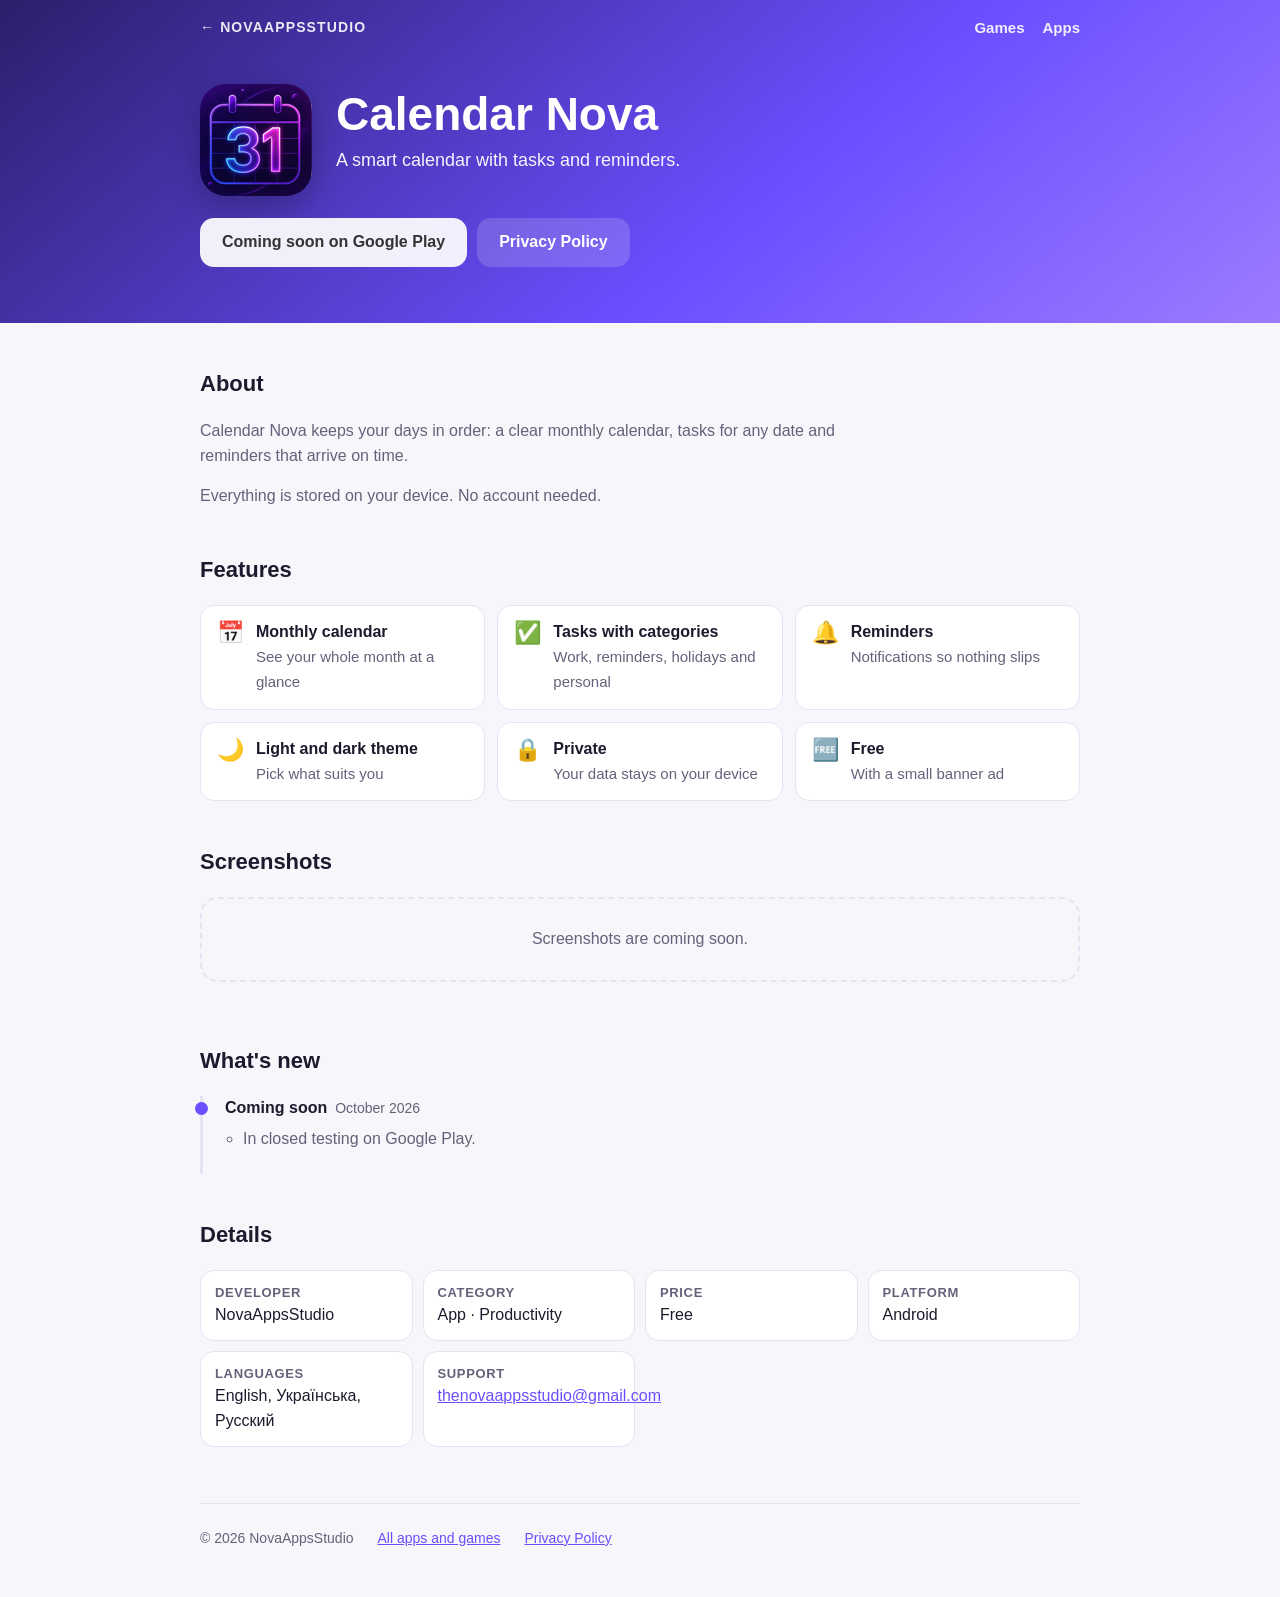
==== calendar-nova/index.html @ f7812b7e "Split site into Games and Apps, add Shoo Zoo and a page for every app - Home: 'Our games' (Shoo Zoo," ====
<!doctype html>
<html lang="en">
<head>
<meta charset="utf-8">
<meta name="viewport" content="width=device-width, initial-scale=1">
<title>Calendar Nova — NovaAppsStudio</title>
<meta name="description" content="A smart calendar with tasks and reminders. Calendar Nova keeps your days in order: a clear monthly calendar, tasks for any date and reminders that arrive on time.">
<link rel="icon" type="image/png" href="../icons/calendar.png">
<link rel="apple-touch-icon" href="../icons/calendar.png">
<meta property="og:title" content="Calendar Nova">
<meta property="og:description" content="A smart calendar with tasks and reminders.">
<meta property="og:image" content="https://novaappsstudio.github.io/icons/calendar.png">
<link rel="stylesheet" href="../style.css">
<style>:root { --hero: linear-gradient(140deg, #2a1f6b 0%, #6b4eff 60%, #9d7bff 100%); --accent: #6b4eff; }</style>
</head>
<body>

<header class="hero">
  <div class="topbar"><div class="wrap">
    <a href="../">← NovaAppsStudio</a>
    <nav><a href="../#games">Games</a><a href="../#apps">Apps</a></nav>
  </div></div>
  <div class="wrap">
    <div class="app-hero">
      <img class="icon" src="../icons/calendar.png" alt="Calendar Nova icon" width="112" height="112">
      <div>
        <h1>Calendar Nova</h1>
        <p class="sub">A smart calendar with tasks and reminders.</p>
      </div>
    </div>
    <div class="actions">
      <!-- After release on Google Play: delete the "Coming soon" line and uncomment the link below it -->
      <span class="btn disabled">Coming soon on Google Play</span>
      <!-- <a class="btn" href="https://play.google.com/store/apps/details?id=com.novaappsstudio.calendarnova">Get it on Google Play</a> -->
      <a class="btn ghost" href="../privacy.html">Privacy Policy</a>
    </div>
  </div>
</header>

<main class="wrap">

  <h2>About</h2>
  <p class="about">Calendar Nova keeps your days in order: a clear monthly calendar, tasks for any date and reminders that arrive on time.</p>
  <p class="about">Everything is stored on your device. No account needed.</p>

  <h2>Features</h2>
  <ul class="features">
    <li><span class="e">📅</span><span><b>Monthly calendar</b><span class="t">See your whole month at a glance</span></span></li>
    <li><span class="e">✅</span><span><b>Tasks with categories</b><span class="t">Work, reminders, holidays and personal</span></span></li>
    <li><span class="e">🔔</span><span><b>Reminders</b><span class="t">Notifications so nothing slips</span></span></li>
    <li><span class="e">🌙</span><span><b>Light and dark theme</b><span class="t">Pick what suits you</span></span></li>
    <li><span class="e">🔒</span><span><b>Private</b><span class="t">Your data stays on your device</span></span></li>
    <li><span class="e">🆓</span><span><b>Free</b><span class="t">With a small banner ad</span></span></li>
  </ul>

  <h2>Screenshots</h2>
  <!-- Put screenshots into the folder calendar-nova/screens/ as 01.jpg, 02.jpg ...
       then uncomment the lines you need and delete the "placeholder" block. -->
  <div class="placeholder">Screenshots are coming soon.</div>
  <div class="gallery">
    <!-- <img src="screens/01.jpg" alt="Calendar Nova screenshot 1" loading="lazy"> -->
    <!-- <img src="screens/02.jpg" alt="Calendar Nova screenshot 2" loading="lazy"> -->
    <!-- <img src="screens/03.jpg" alt="Calendar Nova screenshot 3" loading="lazy"> -->
    <!-- <img src="screens/04.jpg" alt="Calendar Nova screenshot 4" loading="lazy"> -->
    <!-- <img src="screens/05.jpg" alt="Calendar Nova screenshot 5" loading="lazy"> -->
    <!-- <img src="screens/06.jpg" alt="Calendar Nova screenshot 6" loading="lazy"> -->
    <!-- <img src="screens/07.jpg" alt="Calendar Nova screenshot 7" loading="lazy"> -->
    <!-- <img src="screens/08.jpg" alt="Calendar Nova screenshot 8" loading="lazy"> -->
  </div>

  <h2>What's new</h2>
  <!-- Newest version on top. Copy one <li> block for each update. -->
  <ul class="updates">
    <li><span class="v">Coming soon</span><span class="d">October 2026</span>
      <ul><li>In closed testing on Google Play.</li></ul></li>
  </ul>

  <h2>Details</h2>
  <div class="facts">
    <div><b>Developer</b>NovaAppsStudio</div>
    <div><b>Category</b>App · Productivity</div>
    <div><b>Price</b>Free</div>
    <div><b>Platform</b>Android</div>
    <div><b>Languages</b>English, Українська, Русский</div>
    <div><b>Support</b><a href="mailto:thenovaappsstudio@gmail.com">thenovaappsstudio@gmail.com</a></div>
  </div>

  <footer>
    <span>© 2026 NovaAppsStudio</span>
    <a href="../">All apps and games</a>
    <a href="../privacy.html">Privacy Policy</a>
  </footer>
</main>

</body>
</html>
---- style.css ----
/* NovaAppsStudio — shared styles for the home page and every app page */
:root {
  --bg: #f7f6fb; --card: #ffffff; --ink: #1c1b2e; --muted: #64627a;
  --line: #e6e3f2; --accent: #6b4eff; --accent-ink: #ffffff;
  --hero: linear-gradient(135deg, #2a1f6b 0%, #4b3bd6 55%, #3aa0ff 100%);
  --soon-bg: #fff4d6; --soon-ink: #8a5a00;
}
@media (prefers-color-scheme: dark) {
  :root { --bg: #0f0e1c; --card: #191830; --ink: #f1f0fa; --muted: #a5a2c2; --line: #2a2848;
          --soon-bg: #3a2f12; --soon-ink: #ffd37a; }
}
* { box-sizing: border-box; }
body {
  margin: 0; background: var(--bg); color: var(--ink);
  font-family: -apple-system, BlinkMacSystemFont, "Segoe UI", Roboto, Helvetica, Arial, sans-serif;
  line-height: 1.55;
}
img { max-width: 100%; }
a { color: var(--accent); }
.wrap { max-width: 920px; margin: 0 auto; padding: 0 20px; }

/* top bar */
.topbar { position: absolute; left: 0; right: 0; top: 0; }
.topbar .wrap { display: flex; align-items: center; justify-content: space-between; padding-top: 16px; }
.topbar a { color: #fff; text-decoration: none; font-weight: 700; font-size: 14px; letter-spacing: .08em; text-transform: uppercase; opacity: .9; }
.topbar nav { display: flex; gap: 18px; }
.topbar nav a { text-transform: none; letter-spacing: 0; font-weight: 600; font-size: 15px; }
.topbar a:hover { opacity: 1; text-decoration: underline; }

/* hero */
header.hero { position: relative; background: var(--hero); color: #fff; padding: 84px 0 56px; }
.brand { font-size: 14px; letter-spacing: .14em; text-transform: uppercase; opacity: .85; margin: 0 0 14px; }
h1 { font-size: clamp(30px, 6vw, 46px); line-height: 1.12; margin: 0 0 14px; font-weight: 800; }
header .lead { font-size: 18px; max-width: 580px; margin: 0; opacity: .94; }
h2 { font-size: 22px; margin: 44px 0 18px; }
h2 small { font-size: 15px; font-weight: 500; color: var(--muted); margin-left: 8px; }

/* app cards on the home page */
.apps { display: grid; grid-template-columns: repeat(auto-fit, minmax(300px, 1fr)); gap: 16px; }
.app {
  position: relative; background: var(--card); border: 1px solid var(--line); border-radius: 18px;
  padding: 18px; display: flex; gap: 16px; align-items: flex-start;
  transition: transform .15s ease, box-shadow .15s ease, border-color .15s ease;
}
.app:hover { transform: translateY(-2px); box-shadow: 0 10px 28px rgba(40, 30, 110, .12); border-color: var(--accent); }
.app img { width: 72px; height: 72px; border-radius: 16px; flex: none; }
.app h3 { margin: 0 0 4px; font-size: 18px; }
.app h3 a { color: var(--ink); text-decoration: none; }
.app h3 a::after { content: ""; position: absolute; inset: 0; border-radius: 18px; } /* whole card clickable */
.app p { margin: 0 0 12px; color: var(--muted); font-size: 15px; }
.badges { display: flex; flex-wrap: wrap; gap: 8px; }

.tag {
  display: inline-block; font-size: 13px; font-weight: 600; padding: 5px 12px;
  border-radius: 999px; border: 1px solid var(--line); color: var(--muted);
}
.tag.soon { background: var(--soon-bg); border-color: transparent; color: var(--soon-ink); }
.tag.new { background: #2fa84f; border-color: #2fa84f; color: #fff; }
a.tag.play, .btn {
  background: var(--accent); border-color: var(--accent); color: var(--accent-ink); text-decoration: none;
  position: relative; z-index: 1;
}
.btn {
  display: inline-flex; align-items: center; gap: 8px; font-weight: 700; font-size: 16px;
  padding: 12px 22px; border-radius: 14px; border: 0;
}
.btn.ghost { background: rgba(255,255,255,.16); color: #fff; }
.btn.disabled { background: rgba(255,255,255,.92); color: #333; cursor: default; }

.about { color: var(--muted); max-width: 660px; }
footer {
  margin-top: 56px; border-top: 1px solid var(--line); padding: 24px 0 48px;
  font-size: 14px; color: var(--muted); display: flex; flex-wrap: wrap; gap: 8px 24px;
}

/* app page */
.app-hero { display: flex; gap: 24px; align-items: center; flex-wrap: wrap; }
.app-hero .icon { width: 112px; height: 112px; border-radius: 26px; box-shadow: 0 10px 30px rgba(0,0,0,.25); flex: none; }
.app-hero h1 { margin-bottom: 6px; }
.app-hero .sub { margin: 0 0 16px; font-size: 18px; opacity: .94; }
.actions { display: flex; flex-wrap: wrap; gap: 10px; margin-top: 22px; }
.hero-logo { display: block; width: min(420px, 100%); margin: 0 0 18px; filter: drop-shadow(0 8px 18px rgba(0,0,0,.25)); }

.features { list-style: none; padding: 0; margin: 0; display: grid; grid-template-columns: repeat(auto-fit, minmax(260px, 1fr)); gap: 12px; }
.features li { background: var(--card); border: 1px solid var(--line); border-radius: 14px; padding: 14px 16px; display: flex; gap: 12px; }
.features .e { font-size: 22px; line-height: 1.2; flex: none; }
.features b { display: block; }
.features span.t { color: var(--muted); font-size: 15px; }

.gallery { display: flex; gap: 14px; overflow-x: auto; padding: 4px 2px 14px; scroll-snap-type: x mandatory; }
.gallery img { height: 420px; width: auto; border-radius: 18px; border: 1px solid var(--line); scroll-snap-align: start; flex: none; background: var(--card); }
.gallery.fields img { height: 170px; border-radius: 16px; }
.gallery figure { margin: 0; flex: none; scroll-snap-align: start; text-align: center; }
.gallery figcaption { font-size: 14px; color: var(--muted); margin-top: 6px; font-weight: 600; }
.placeholder {
  border: 2px dashed var(--line); border-radius: 18px; padding: 28px; text-align: center; color: var(--muted);
}

.updates { list-style: none; padding: 0; margin: 0; border-left: 3px solid var(--line); }
.updates > li { position: relative; padding: 0 0 22px 22px; }
.updates > li::before { content: ""; position: absolute; left: -8px; top: 6px; width: 13px; height: 13px; border-radius: 50%; background: var(--accent); }
.updates .v { font-weight: 700; }
.updates .d { color: var(--muted); font-size: 14px; margin-left: 8px; }
.updates ul { margin: 6px 0 0; padding-left: 18px; color: var(--muted); }

.facts { display: grid; grid-template-columns: repeat(auto-fit, minmax(180px, 1fr)); gap: 10px; }
.facts div { background: var(--card); border: 1px solid var(--line); border-radius: 14px; padding: 12px 14px; }
.facts b { display: block; font-size: 13px; color: var(--muted); font-weight: 600; text-transform: uppercase; letter-spacing: .05em; }

@media (max-width: 560px) {
  .topbar nav { gap: 12px; }
  .gallery img { height: 340px; }
  .app-hero .icon { width: 88px; height: 88px; border-radius: 22px; }
}

@media (prefers-color-scheme: dark) {
  main a:not(.btn):not(.tag) { color: #b3a6ff; }
}
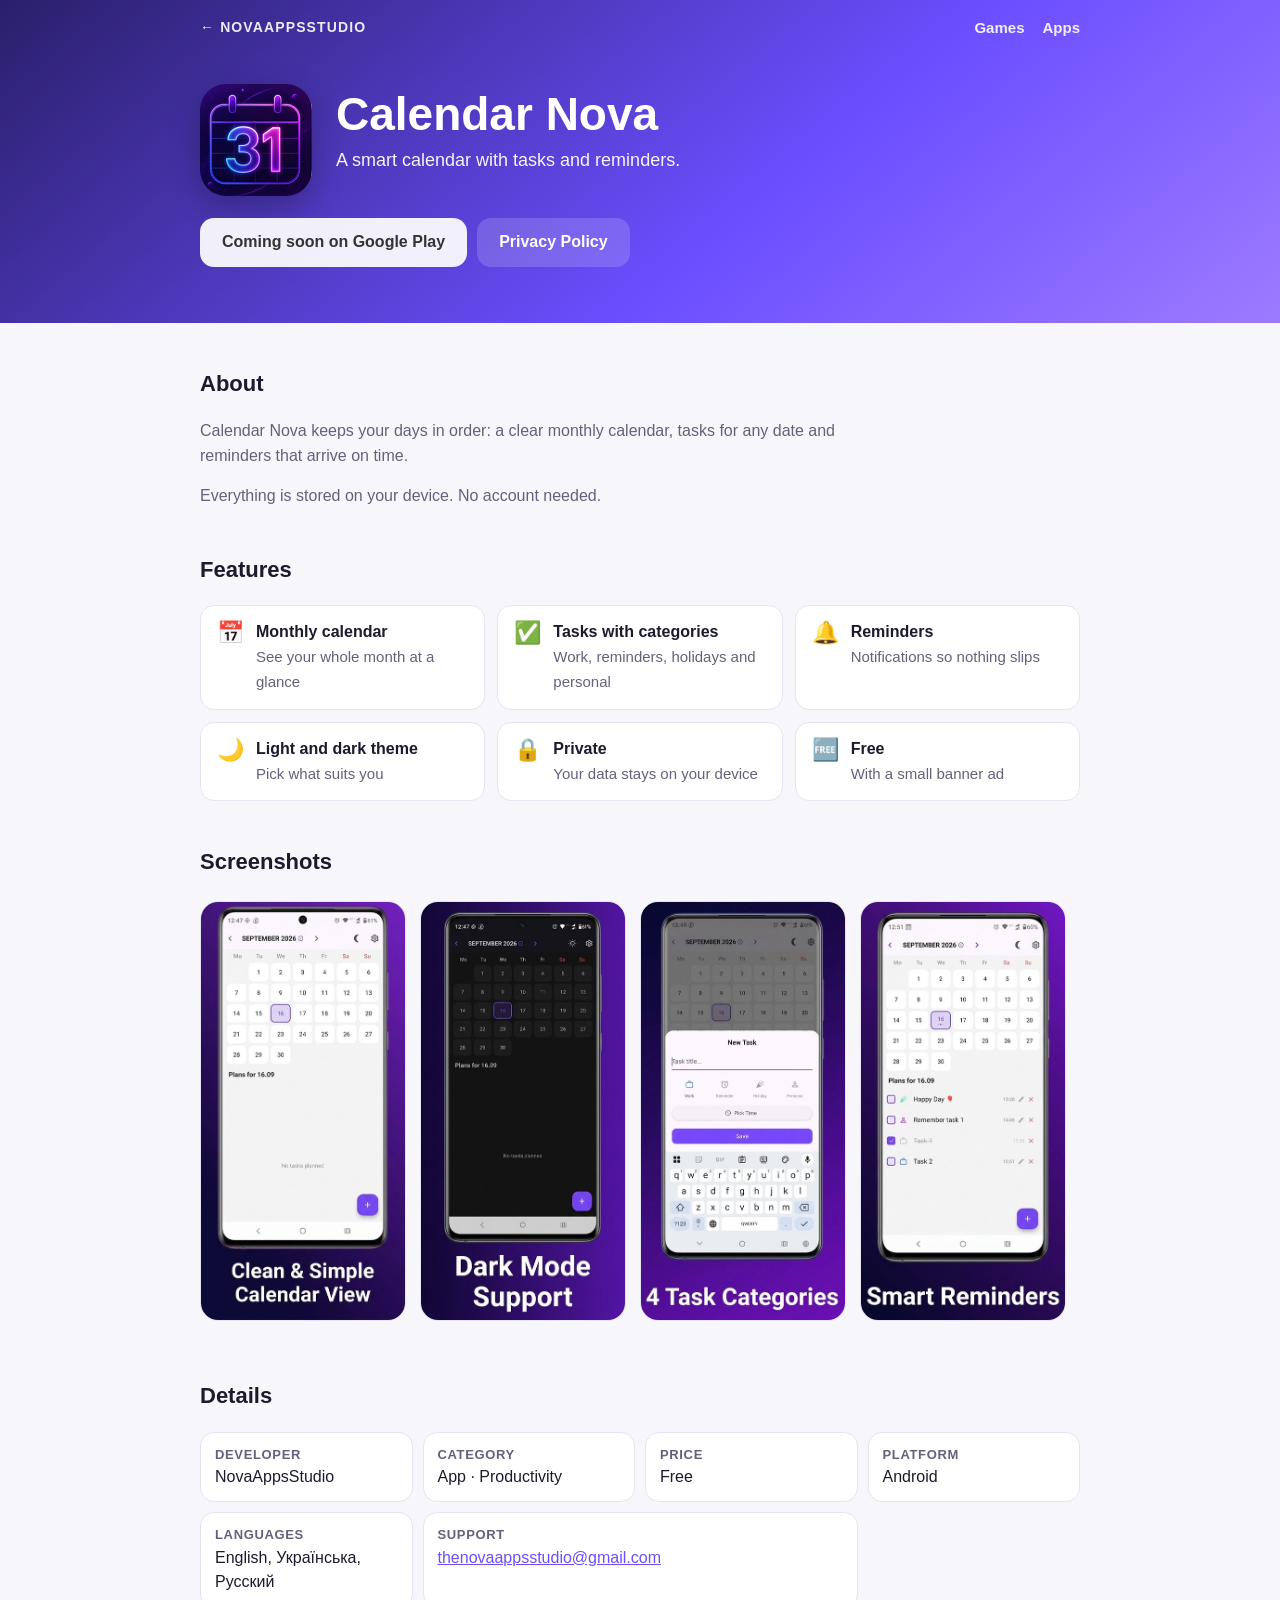
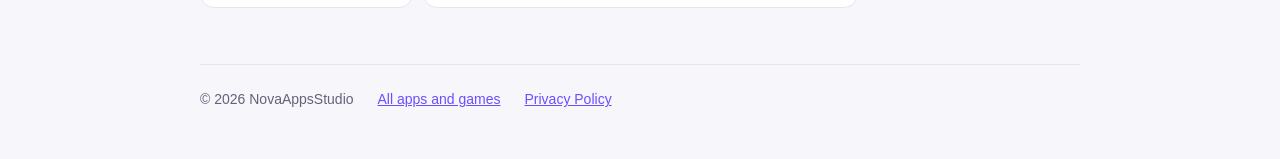
==== commit 3db7effd: "App pages: add screenshots, drop What's new, Shoo Zoo hero logo and fields - Screenshots for Pixel W" ====
--- a/calendar-nova/index.html
+++ b/calendar-nova/index.html
@@ -54,26 +54,15 @@
   </ul>
 
   <h2>Screenshots</h2>
-  <!-- Put screenshots into the folder calendar-nova/screens/ as 01.jpg, 02.jpg ...
-       then uncomment the lines you need and delete the "placeholder" block. -->
-  <div class="placeholder">Screenshots are coming soon.</div>
+  <!-- Screenshots live in this page's screens/ folder: 01.jpg, 02.jpg ... -->
   <div class="gallery">
-    <!-- <img src="screens/01.jpg" alt="Calendar Nova screenshot 1" loading="lazy"> -->
-    <!-- <img src="screens/02.jpg" alt="Calendar Nova screenshot 2" loading="lazy"> -->
-    <!-- <img src="screens/03.jpg" alt="Calendar Nova screenshot 3" loading="lazy"> -->
-    <!-- <img src="screens/04.jpg" alt="Calendar Nova screenshot 4" loading="lazy"> -->
-    <!-- <img src="screens/05.jpg" alt="Calendar Nova screenshot 5" loading="lazy"> -->
-    <!-- <img src="screens/06.jpg" alt="Calendar Nova screenshot 6" loading="lazy"> -->
-    <!-- <img src="screens/07.jpg" alt="Calendar Nova screenshot 7" loading="lazy"> -->
-    <!-- <img src="screens/08.jpg" alt="Calendar Nova screenshot 8" loading="lazy"> -->
+    <img src="screens/01.jpg" alt="Calendar Nova screenshot 1" loading="lazy">
+    <img src="screens/02.jpg" alt="Calendar Nova screenshot 2" loading="lazy">
+    <img src="screens/03.jpg" alt="Calendar Nova screenshot 3" loading="lazy">
+    <img src="screens/04.jpg" alt="Calendar Nova screenshot 4" loading="lazy">
+    <img src="screens/05.jpg" alt="Calendar Nova screenshot 5" loading="lazy">
   </div>
 
-  <h2>What's new</h2>
-  <!-- Newest version on top. Copy one <li> block for each update. -->
-  <ul class="updates">
-    <li><span class="v">Coming soon</span><span class="d">October 2026</span>
-      <ul><li>In closed testing on Google Play.</li></ul></li>
-  </ul>
 
   <h2>Details</h2>
   <div class="facts">
@@ -82,7 +71,7 @@
     <div><b>Price</b>Free</div>
     <div><b>Platform</b>Android</div>
     <div><b>Languages</b>English, Українська, Русский</div>
-    <div><b>Support</b><a href="mailto:thenovaappsstudio@gmail.com">thenovaappsstudio@gmail.com</a></div>
+    <div class="wide"><b>Support</b><a href="mailto:thenovaappsstudio@gmail.com">thenovaappsstudio@gmail.com</a></div>
   </div>
 
   <footer>
--- a/style.css
+++ b/style.css
@@ -103,8 +103,8 @@
 .updates .d { color: var(--muted); font-size: 14px; margin-left: 8px; }
 .updates ul { margin: 6px 0 0; padding-left: 18px; color: var(--muted); }
 
-.facts { display: grid; grid-template-columns: repeat(auto-fit, minmax(180px, 1fr)); gap: 10px; }
-.facts div { background: var(--card); border: 1px solid var(--line); border-radius: 14px; padding: 12px 14px; }
+.facts { display: grid; grid-template-columns: repeat(auto-fit, minmax(200px, 1fr)); gap: 10px; }
+.facts div { min-width: 0; overflow-wrap: anywhere; background: var(--card); border: 1px solid var(--line); border-radius: 14px; padding: 12px 14px; }
 .facts b { display: block; font-size: 13px; color: var(--muted); font-weight: 600; text-transform: uppercase; letter-spacing: .05em; }
 
 @media (max-width: 560px) {
@@ -116,3 +116,6 @@
 @media (prefers-color-scheme: dark) {
   main a:not(.btn):not(.tag) { color: #b3a6ff; }
 }
+
+.facts .wide { grid-column: span 2; }
+@media (max-width: 480px) { .facts .wide { grid-column: auto; } }
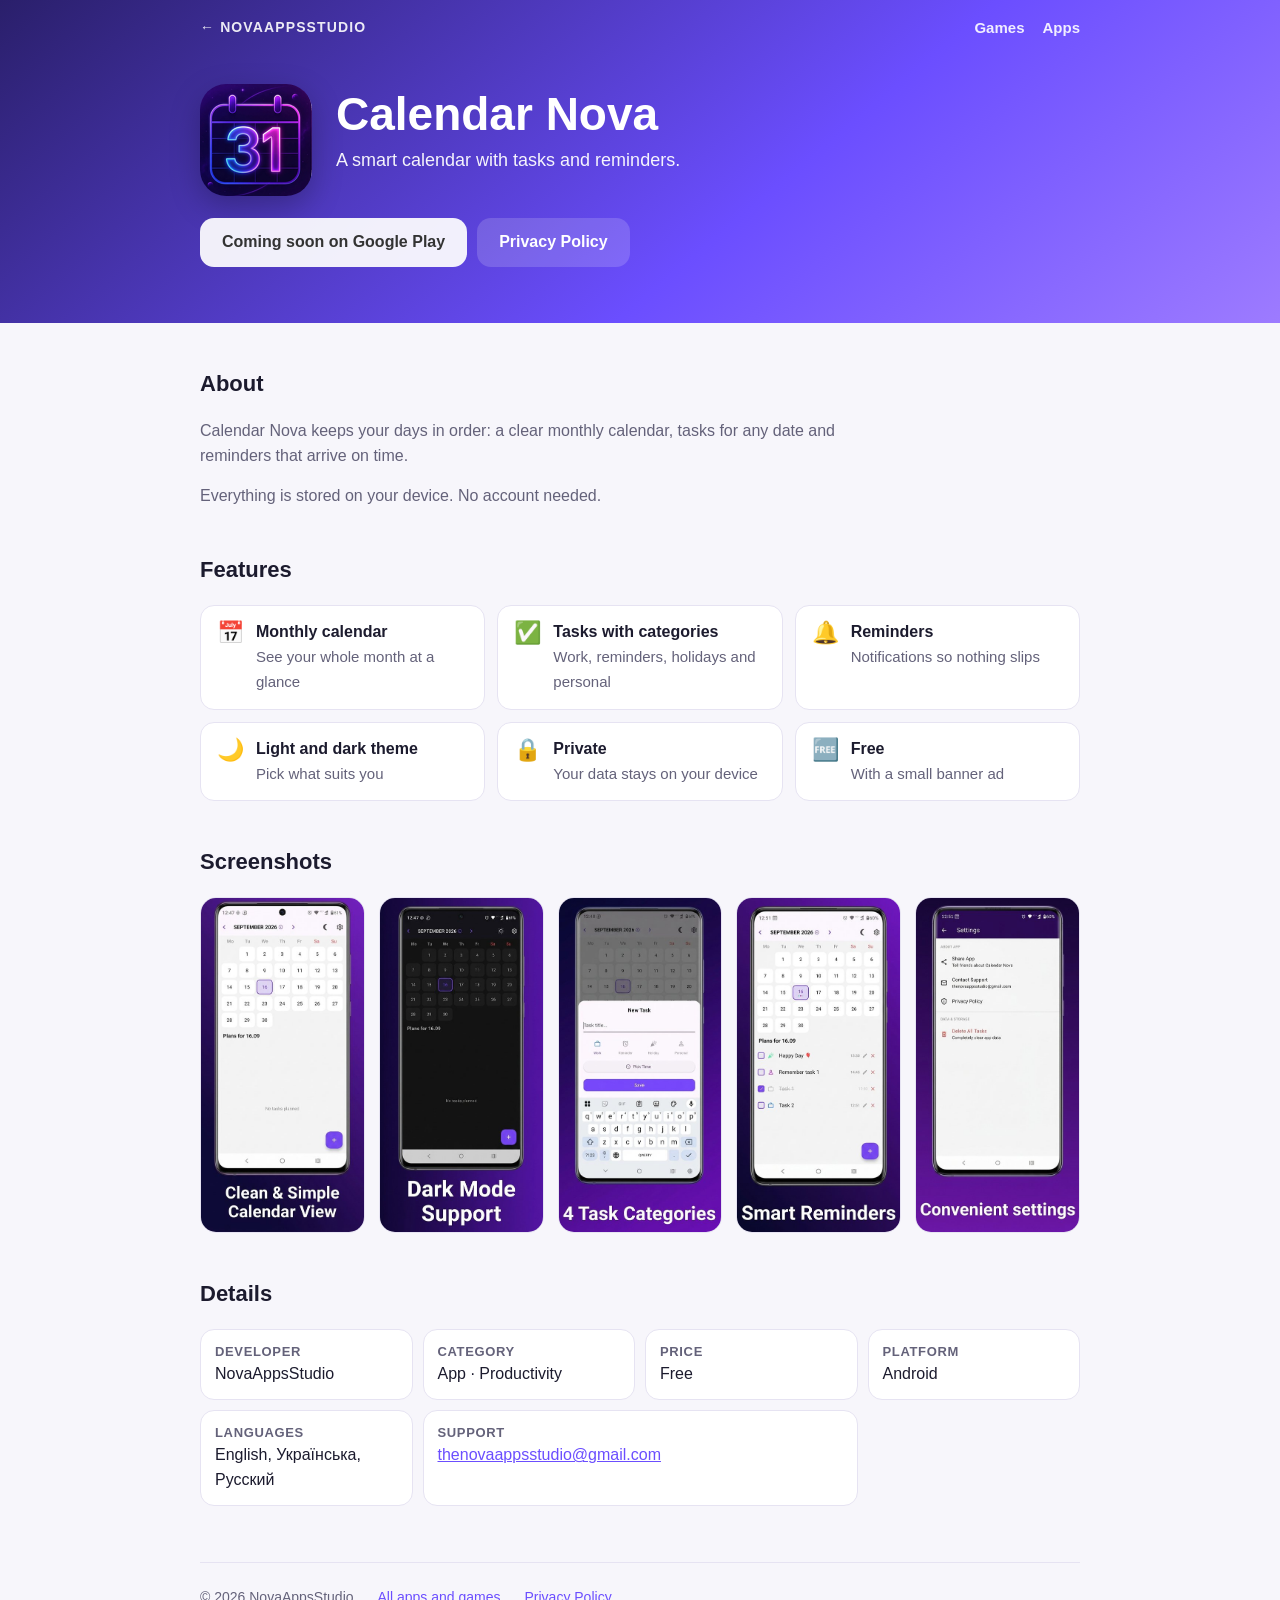
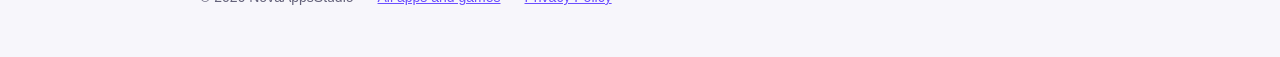
==== commit 5544a8a7: "Screenshots: grid without scrolling, tap to open full screen Co-Authored-By: Claude Opus 5.5 <norepl" ====
--- a/calendar-nova/index.html
+++ b/calendar-nova/index.html
@@ -55,7 +55,7 @@
 
   <h2>Screenshots</h2>
   <!-- Screenshots live in this page's screens/ folder: 01.jpg, 02.jpg ... -->
-  <div class="gallery">
+  <div class="gallery" style="--cols: 5">
     <img src="screens/01.jpg" alt="Calendar Nova screenshot 1" loading="lazy">
     <img src="screens/02.jpg" alt="Calendar Nova screenshot 2" loading="lazy">
     <img src="screens/03.jpg" alt="Calendar Nova screenshot 3" loading="lazy">
@@ -81,5 +81,6 @@
   </footer>
 </main>
 
+<script src="../gallery.js"></script>
 </body>
 </html>
--- a/style.css
+++ b/style.css
@@ -87,11 +87,31 @@
 .features b { display: block; }
 .features span.t { color: var(--muted); font-size: 15px; }
 
-.gallery { display: flex; gap: 14px; overflow-x: auto; padding: 4px 2px 14px; scroll-snap-type: x mandatory; }
-.gallery img { height: 420px; width: auto; border-radius: 18px; border: 1px solid var(--line); scroll-snap-align: start; flex: none; background: var(--card); }
-.gallery.fields img { height: 170px; border-radius: 16px; }
-.gallery figure { margin: 0; flex: none; scroll-snap-align: start; text-align: center; }
-.gallery figcaption { font-size: 14px; color: var(--muted); margin-top: 6px; font-weight: 600; }
+.gallery { --cols: 4; --gap: 14px; display: flex; flex-wrap: wrap; justify-content: center; align-items: flex-start; gap: var(--gap); }
+.gallery img { flex: none; width: calc((100% - (var(--cols) - 1) * var(--gap)) / var(--cols)); }
+.gallery img {
+  display: block; height: auto; cursor: zoom-in;
+  border-radius: 16px; border: 1px solid var(--line); background: var(--card);
+  transition: transform .15s ease, box-shadow .15s ease;
+}
+.gallery img:hover { transform: translateY(-3px); box-shadow: 0 12px 28px rgba(40, 30, 110, .18); }
+
+/* full-screen viewer */
+.lightbox {
+  position: fixed; inset: 0; z-index: 50; display: none; align-items: center; justify-content: center;
+  background: rgba(10, 8, 25, .88); padding: 24px 64px;
+}
+.lightbox.open { display: flex; }
+.lightbox img { max-width: 100%; max-height: 100%; border-radius: 18px; box-shadow: 0 20px 60px rgba(0,0,0,.5); }
+.lightbox button {
+  position: absolute; border: 0; cursor: pointer; color: #fff; background: rgba(255,255,255,.14);
+  width: 48px; height: 48px; border-radius: 50%; font-size: 26px; line-height: 48px; padding: 0;
+}
+.lightbox button:hover { background: rgba(255,255,255,.26); }
+.lightbox .close { top: 16px; right: 16px; }
+.lightbox .prev { left: 12px; top: 50%; transform: translateY(-50%); }
+.lightbox .next { right: 12px; top: 50%; transform: translateY(-50%); }
+.lightbox .count { position: absolute; bottom: 16px; left: 0; right: 0; text-align: center; color: #fff; opacity: .8; font-size: 14px; }
 .placeholder {
   border: 2px dashed var(--line); border-radius: 18px; padding: 28px; text-align: center; color: var(--muted);
 }
@@ -109,7 +129,9 @@
 
 @media (max-width: 560px) {
   .topbar nav { gap: 12px; }
-  .gallery img { height: 340px; }
+  .gallery { --cols: 2 !important; --gap: 10px; }
+  .lightbox { padding: 16px 8px 64px; }
+  .lightbox .prev, .lightbox .next { top: auto; bottom: 10px; transform: none; }
   .app-hero .icon { width: 88px; height: 88px; border-radius: 22px; }
 }
 
